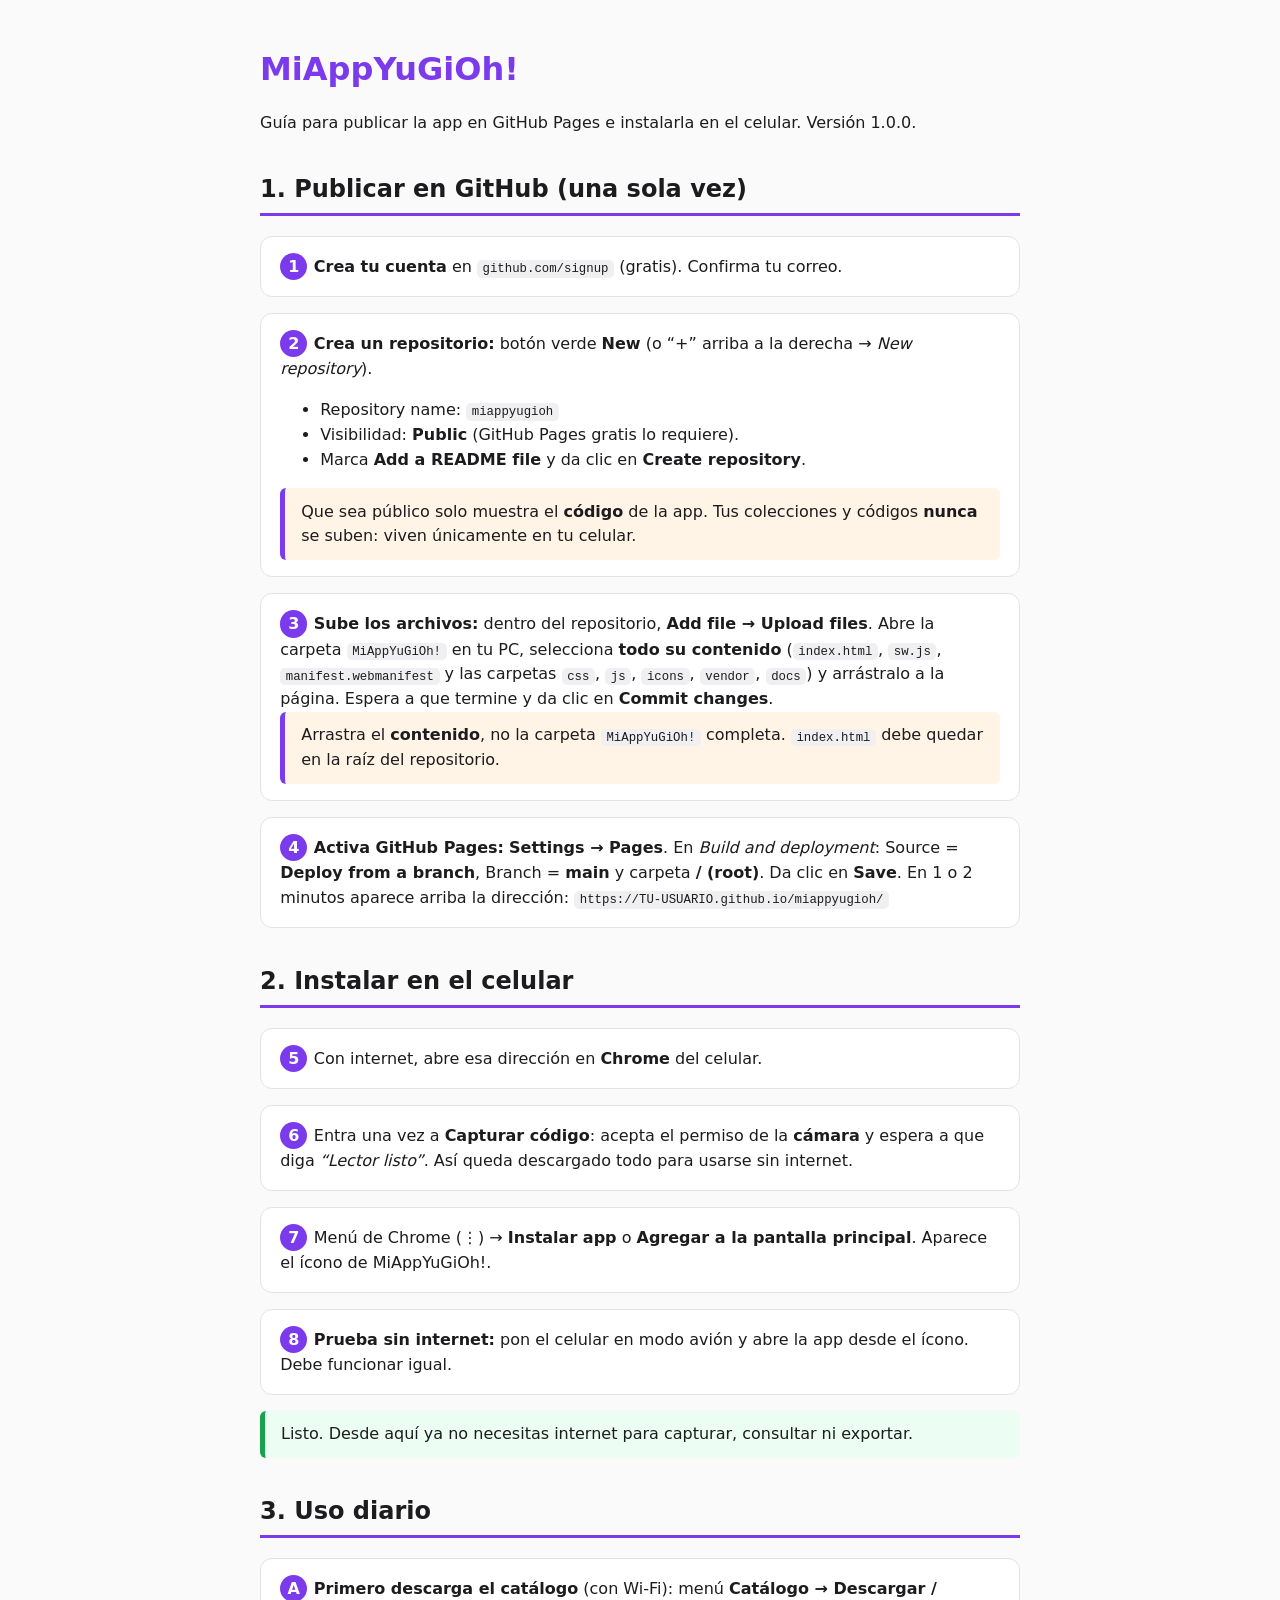
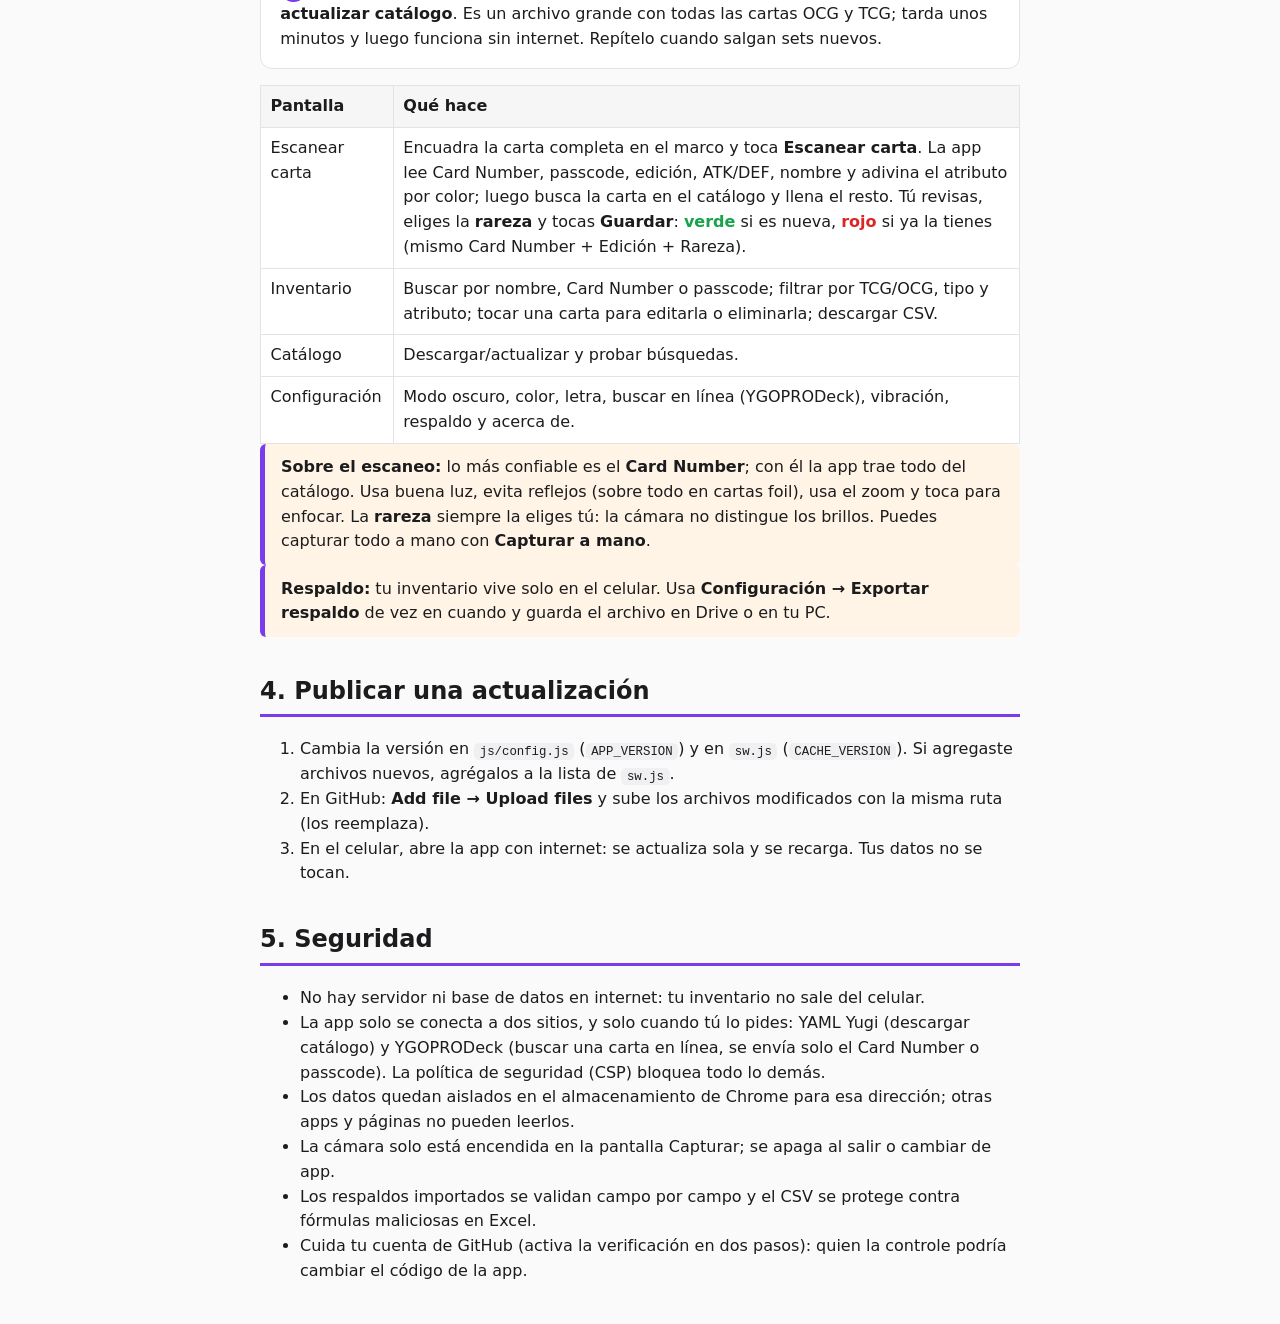
==== docs/GUIA_INSTALACION.html @ 8ac15c85 "Primer carga Se cargaron por primera ver los archivos de la App v1.0.0" ====
<!DOCTYPE html>
<html lang="es-MX">
<head>
<meta charset="utf-8">
<meta name="viewport" content="width=device-width, initial-scale=1">
<title>MiAppYuGiOh! · Guía de instalación</title>
<style>
  body { font-family: system-ui, "Segoe UI", Roboto, sans-serif; max-width: 760px; margin: 0 auto; padding: 1.5rem; color: #1c1c1e; line-height: 1.55; background: #fafafa; }
  h1 { color: #7c3aed; margin-bottom: .2rem; }
  h2 { border-bottom: 3px solid #7c3aed; padding-bottom: .3rem; margin-top: 2.2rem; }
  .paso { background: #fff; border: 1px solid #e3e3e6; border-radius: 12px; padding: 1rem 1.2rem; margin: 1rem 0; }
  .paso b.n { display: inline-block; background: #7c3aed; color: #fff; border-radius: 50%; width: 1.7rem; height: 1.7rem; text-align: center; line-height: 1.7rem; margin-right: .4rem; }
  code { background: #f0f0f2; padding: .1rem .35rem; border-radius: 5px; font-size: .95em; }
  .ojo { background: #fff4e6; border-left: 5px solid #7c3aed; padding: .7rem 1rem; border-radius: 6px; }
  .ok { background: #ecfdf3; border-left: 5px solid #16a34a; padding: .7rem 1rem; border-radius: 6px; }
  table { border-collapse: collapse; width: 100%; background: #fff; }
  td, th { border: 1px solid #e3e3e6; padding: .5rem .6rem; text-align: left; vertical-align: top; }
  th { background: #f6f6f7; }
</style>
</head>
<body>
<h1>MiAppYuGiOh!</h1>
<p>Guía para publicar la app en GitHub Pages e instalarla en el celular. Versión 1.0.0.</p>

<h2>1. Publicar en GitHub (una sola vez)</h2>

<div class="paso"><b class="n">1</b><b>Crea tu cuenta</b> en <code>github.com/signup</code> (gratis). Confirma tu correo.</div>

<div class="paso"><b class="n">2</b><b>Crea un repositorio:</b> botón verde <b>New</b> (o “+” arriba a la derecha → <i>New repository</i>).
  <ul>
    <li>Repository name: <code>miappyugioh</code></li>
    <li>Visibilidad: <b>Public</b> (GitHub Pages gratis lo requiere).</li>
    <li>Marca <b>Add a README file</b> y da clic en <b>Create repository</b>.</li>
  </ul>
  <div class="ojo">Que sea público solo muestra el <b>código</b> de la app. Tus colecciones y códigos <b>nunca</b> se suben: viven únicamente en tu celular.</div>
</div>

<div class="paso"><b class="n">3</b><b>Sube los archivos:</b> dentro del repositorio, <b>Add file → Upload files</b>.
  Abre la carpeta <code>MiAppYuGiOh!</code> en tu PC, selecciona <b>todo su contenido</b> (<code>index.html</code>, <code>sw.js</code>, <code>manifest.webmanifest</code> y las carpetas <code>css</code>, <code>js</code>, <code>icons</code>, <code>vendor</code>, <code>docs</code>) y arrástralo a la página. Espera a que termine y da clic en <b>Commit changes</b>.
  <div class="ojo">Arrastra el <b>contenido</b>, no la carpeta <code>MiAppYuGiOh!</code> completa. <code>index.html</code> debe quedar en la raíz del repositorio.</div>
</div>

<div class="paso"><b class="n">4</b><b>Activa GitHub Pages:</b> <b>Settings → Pages</b>. En <i>Build and deployment</i>: Source = <b>Deploy from a branch</b>, Branch = <b>main</b> y carpeta <b>/ (root)</b>. Da clic en <b>Save</b>.
  En 1 o 2 minutos aparece arriba la dirección: <code>https://TU-USUARIO.github.io/miappyugioh/</code></div>

<h2>2. Instalar en el celular</h2>

<div class="paso"><b class="n">5</b>Con internet, abre esa dirección en <b>Chrome</b> del celular.</div>
<div class="paso"><b class="n">6</b>Entra una vez a <b>Capturar código</b>: acepta el permiso de la <b>cámara</b> y espera a que diga <i>“Lector listo”</i>. Así queda descargado todo para usarse sin internet.</div>
<div class="paso"><b class="n">7</b>Menú de Chrome (⋮) → <b>Instalar app</b> o <b>Agregar a la pantalla principal</b>. Aparece el ícono de MiAppYuGiOh!.</div>
<div class="paso"><b class="n">8</b><b>Prueba sin internet:</b> pon el celular en modo avión y abre la app desde el ícono. Debe funcionar igual.</div>

<div class="ok">Listo. Desde aquí ya no necesitas internet para capturar, consultar ni exportar.</div>

<h2>3. Uso diario</h2>
<div class="paso"><b class="n">A</b><b>Primero descarga el catálogo</b> (con Wi-Fi): menú <b>Catálogo → Descargar / actualizar catálogo</b>. Es un archivo grande con todas las cartas OCG y TCG; tarda unos minutos y luego funciona sin internet. Repítelo cuando salgan sets nuevos.</div>
<table>
  <tr><th>Pantalla</th><th>Qué hace</th></tr>
  <tr><td>Escanear carta</td><td>Encuadra la carta completa en el marco y toca <b>Escanear carta</b>. La app lee Card Number, passcode, edición, ATK/DEF, nombre y adivina el atributo por color; luego busca la carta en el catálogo y llena el resto. Tú revisas, eliges la <b>rareza</b> y tocas <b>Guardar</b>: <b style="color:#16a34a">verde</b> si es nueva, <b style="color:#dc2626">rojo</b> si ya la tienes (mismo Card Number + Edición + Rareza).</td></tr>
  <tr><td>Inventario</td><td>Buscar por nombre, Card Number o passcode; filtrar por TCG/OCG, tipo y atributo; tocar una carta para editarla o eliminarla; descargar CSV.</td></tr>
  <tr><td>Catálogo</td><td>Descargar/actualizar y probar búsquedas.</td></tr>
  <tr><td>Configuración</td><td>Modo oscuro, color, letra, buscar en línea (YGOPRODeck), vibración, respaldo y acerca de.</td></tr>
</table>
<div class="ojo"><b>Sobre el escaneo:</b> lo más confiable es el <b>Card Number</b>; con él la app trae todo del catálogo. Usa buena luz, evita reflejos (sobre todo en cartas foil), usa el zoom y toca para enfocar. La <b>rareza</b> siempre la eliges tú: la cámara no distingue los brillos. Puedes capturar todo a mano con <b>Capturar a mano</b>.</div>
<div class="ojo"><b>Respaldo:</b> tu inventario vive solo en el celular. Usa <b>Configuración → Exportar respaldo</b> de vez en cuando y guarda el archivo en Drive o en tu PC.</div>

<h2>4. Publicar una actualización</h2>
<ol>
  <li>Cambia la versión en <code>js/config.js</code> (<code>APP_VERSION</code>) y en <code>sw.js</code> (<code>CACHE_VERSION</code>). Si agregaste archivos nuevos, agrégalos a la lista de <code>sw.js</code>.</li>
  <li>En GitHub: <b>Add file → Upload files</b> y sube los archivos modificados con la misma ruta (los reemplaza).</li>
  <li>En el celular, abre la app con internet: se actualiza sola y se recarga. Tus datos no se tocan.</li>
</ol>

<h2>5. Seguridad</h2>
<ul>
  <li>No hay servidor ni base de datos en internet: tu inventario no sale del celular.</li>
  <li>La app solo se conecta a dos sitios, y solo cuando tú lo pides: YAML Yugi (descargar catálogo) y YGOPRODeck (buscar una carta en línea, se envía solo el Card Number o passcode). La política de seguridad (CSP) bloquea todo lo demás.</li>
  <li>Los datos quedan aislados en el almacenamiento de Chrome para esa dirección; otras apps y páginas no pueden leerlos.</li>
  <li>La cámara solo está encendida en la pantalla Capturar; se apaga al salir o cambiar de app.</li>
  <li>Los respaldos importados se validan campo por campo y el CSV se protege contra fórmulas maliciosas en Excel.</li>
  <li>Cuida tu cuenta de GitHub (activa la verificación en dos pasos): quien la controle podría cambiar el código de la app.</li>
</ul>
</body>
</html>
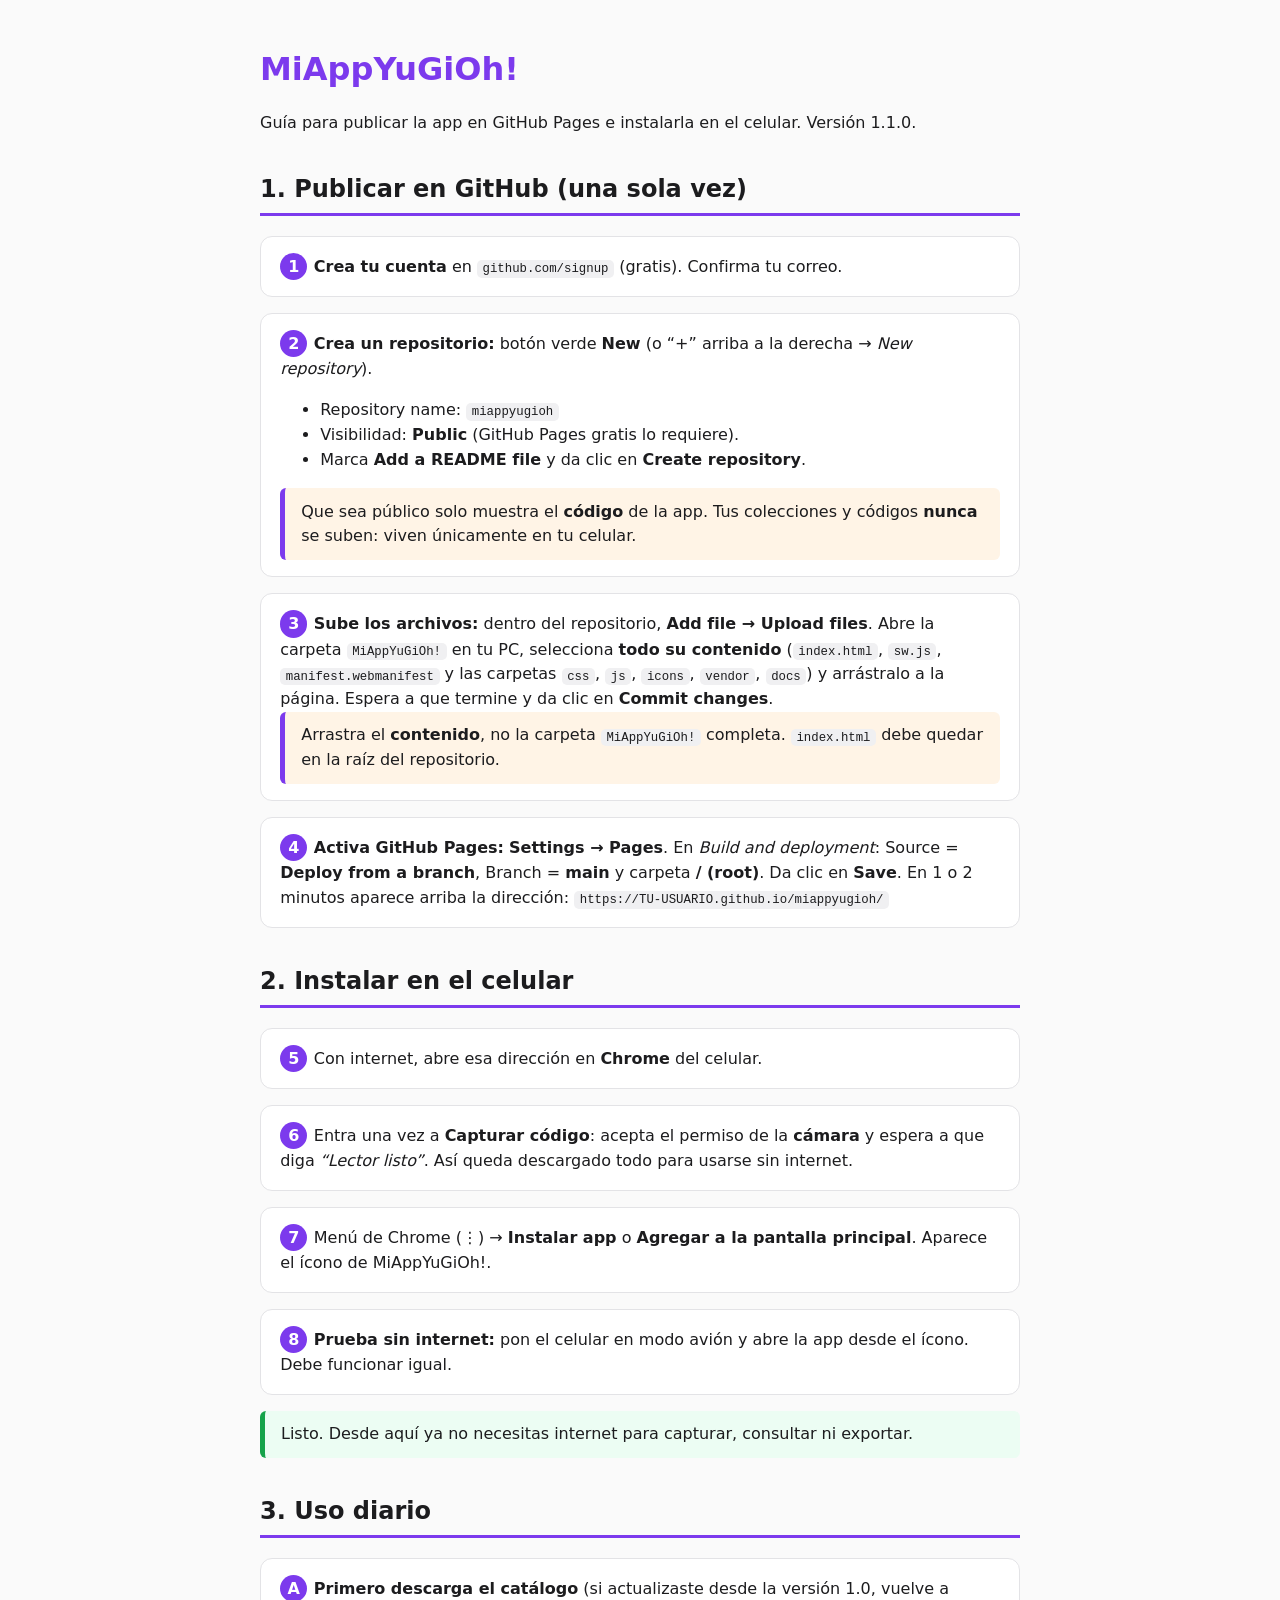
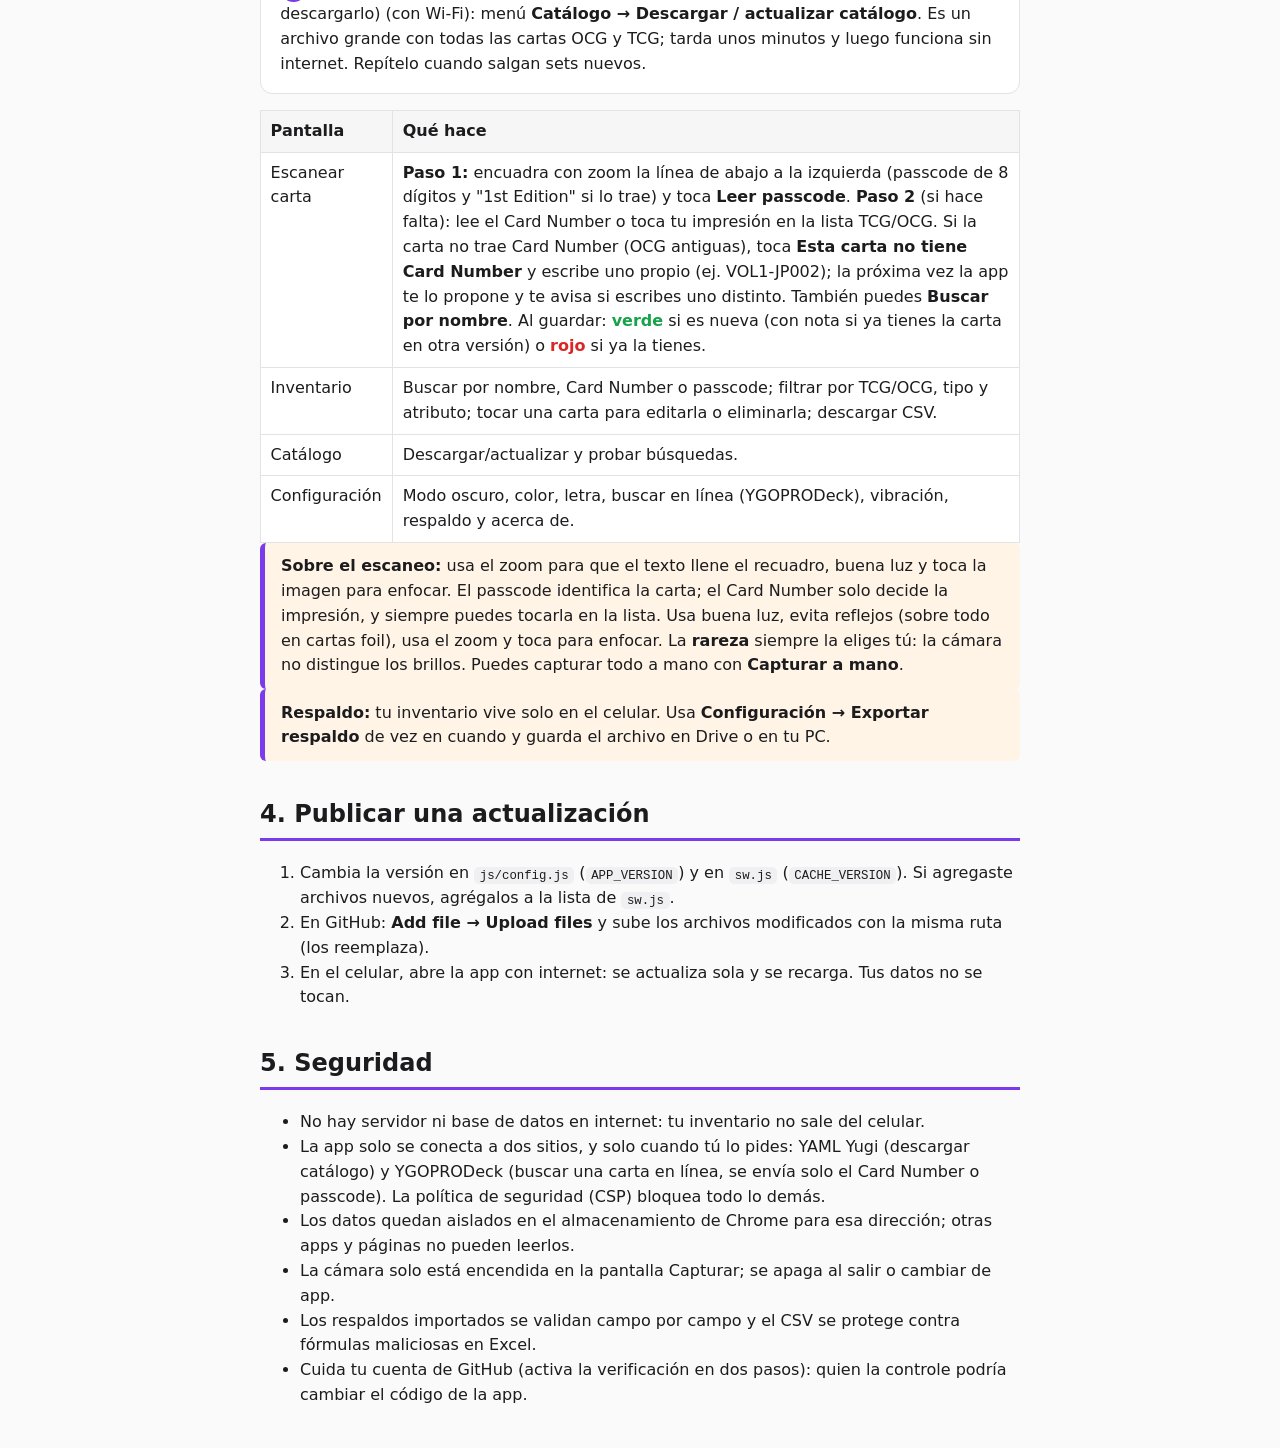
==== commit 200f5034: "Cambios para capturar codigo y edicion Modo línea con dos lecturas: passcode, luego Card Number. Nú" ====
--- a/docs/GUIA_INSTALACION.html
+++ b/docs/GUIA_INSTALACION.html
@@ -20,7 +20,7 @@
 </head>
 <body>
 <h1>MiAppYuGiOh!</h1>
-<p>Guía para publicar la app en GitHub Pages e instalarla en el celular. Versión 1.0.0.</p>
+<p>Guía para publicar la app en GitHub Pages e instalarla en el celular. Versión 1.1.0.</p>
 
 <h2>1. Publicar en GitHub (una sola vez)</h2>
 
@@ -53,15 +53,15 @@
 <div class="ok">Listo. Desde aquí ya no necesitas internet para capturar, consultar ni exportar.</div>
 
 <h2>3. Uso diario</h2>
-<div class="paso"><b class="n">A</b><b>Primero descarga el catálogo</b> (con Wi-Fi): menú <b>Catálogo → Descargar / actualizar catálogo</b>. Es un archivo grande con todas las cartas OCG y TCG; tarda unos minutos y luego funciona sin internet. Repítelo cuando salgan sets nuevos.</div>
+<div class="paso"><b class="n">A</b><b>Primero descarga el catálogo</b> (si actualizaste desde la versión 1.0, vuelve a descargarlo) (con Wi-Fi): menú <b>Catálogo → Descargar / actualizar catálogo</b>. Es un archivo grande con todas las cartas OCG y TCG; tarda unos minutos y luego funciona sin internet. Repítelo cuando salgan sets nuevos.</div>
 <table>
   <tr><th>Pantalla</th><th>Qué hace</th></tr>
-  <tr><td>Escanear carta</td><td>Encuadra la carta completa en el marco y toca <b>Escanear carta</b>. La app lee Card Number, passcode, edición, ATK/DEF, nombre y adivina el atributo por color; luego busca la carta en el catálogo y llena el resto. Tú revisas, eliges la <b>rareza</b> y tocas <b>Guardar</b>: <b style="color:#16a34a">verde</b> si es nueva, <b style="color:#dc2626">rojo</b> si ya la tienes (mismo Card Number + Edición + Rareza).</td></tr>
+  <tr><td>Escanear carta</td><td><b>Paso 1:</b> encuadra con zoom la línea de abajo a la izquierda (passcode de 8 dígitos y "1st Edition" si lo trae) y toca <b>Leer passcode</b>. <b>Paso 2</b> (si hace falta): lee el Card Number o toca tu impresión en la lista TCG/OCG. Si la carta no trae Card Number (OCG antiguas), toca <b>Esta carta no tiene Card Number</b> y escribe uno propio (ej. VOL1-JP002); la próxima vez la app te lo propone y te avisa si escribes uno distinto. También puedes <b>Buscar por nombre</b>. Al guardar: <b style="color:#16a34a">verde</b> si es nueva (con nota si ya tienes la carta en otra versión) o <b style="color:#dc2626">rojo</b> si ya la tienes.</td></tr>
   <tr><td>Inventario</td><td>Buscar por nombre, Card Number o passcode; filtrar por TCG/OCG, tipo y atributo; tocar una carta para editarla o eliminarla; descargar CSV.</td></tr>
   <tr><td>Catálogo</td><td>Descargar/actualizar y probar búsquedas.</td></tr>
   <tr><td>Configuración</td><td>Modo oscuro, color, letra, buscar en línea (YGOPRODeck), vibración, respaldo y acerca de.</td></tr>
 </table>
-<div class="ojo"><b>Sobre el escaneo:</b> lo más confiable es el <b>Card Number</b>; con él la app trae todo del catálogo. Usa buena luz, evita reflejos (sobre todo en cartas foil), usa el zoom y toca para enfocar. La <b>rareza</b> siempre la eliges tú: la cámara no distingue los brillos. Puedes capturar todo a mano con <b>Capturar a mano</b>.</div>
+<div class="ojo"><b>Sobre el escaneo:</b> usa el zoom para que el texto llene el recuadro, buena luz y toca la imagen para enfocar. El passcode identifica la carta; el Card Number solo decide la impresión, y siempre puedes tocarla en la lista. Usa buena luz, evita reflejos (sobre todo en cartas foil), usa el zoom y toca para enfocar. La <b>rareza</b> siempre la eliges tú: la cámara no distingue los brillos. Puedes capturar todo a mano con <b>Capturar a mano</b>.</div>
 <div class="ojo"><b>Respaldo:</b> tu inventario vive solo en el celular. Usa <b>Configuración → Exportar respaldo</b> de vez en cuando y guarda el archivo en Drive o en tu PC.</div>
 
 <h2>4. Publicar una actualización</h2>
